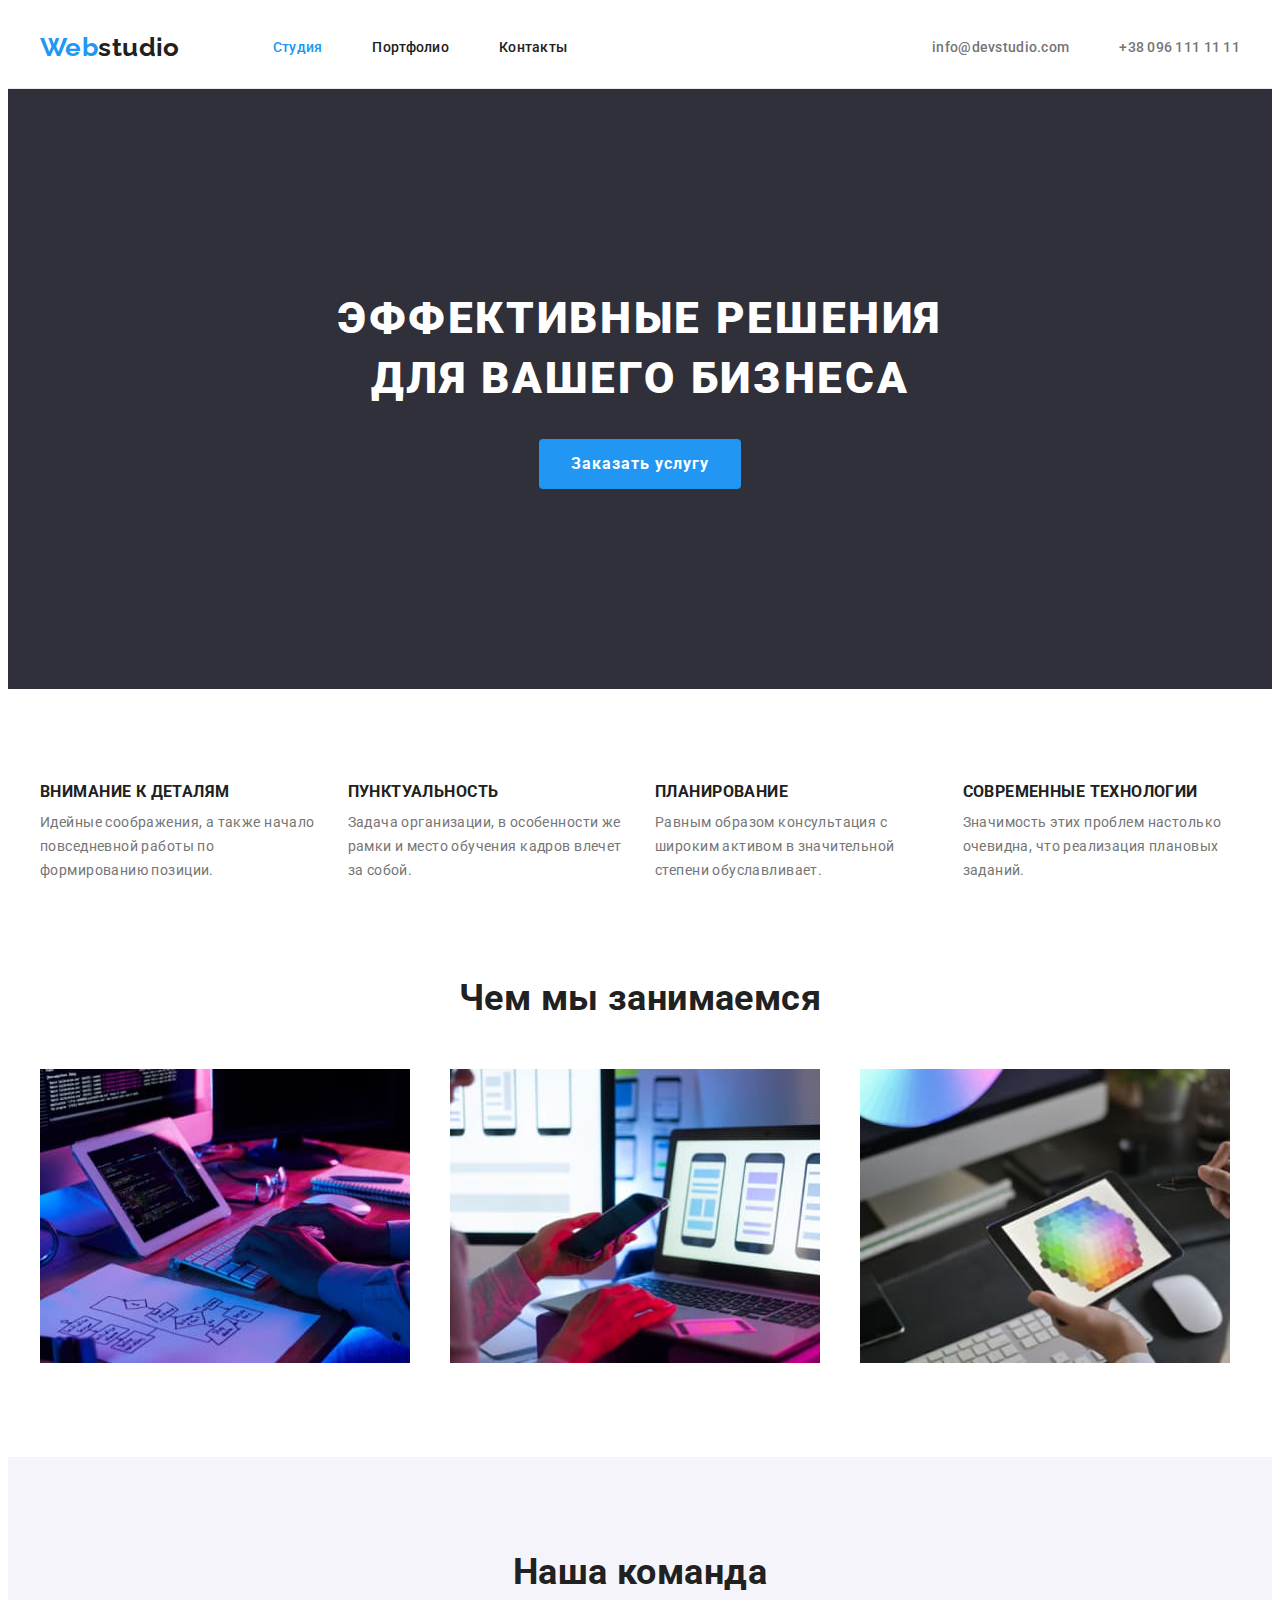
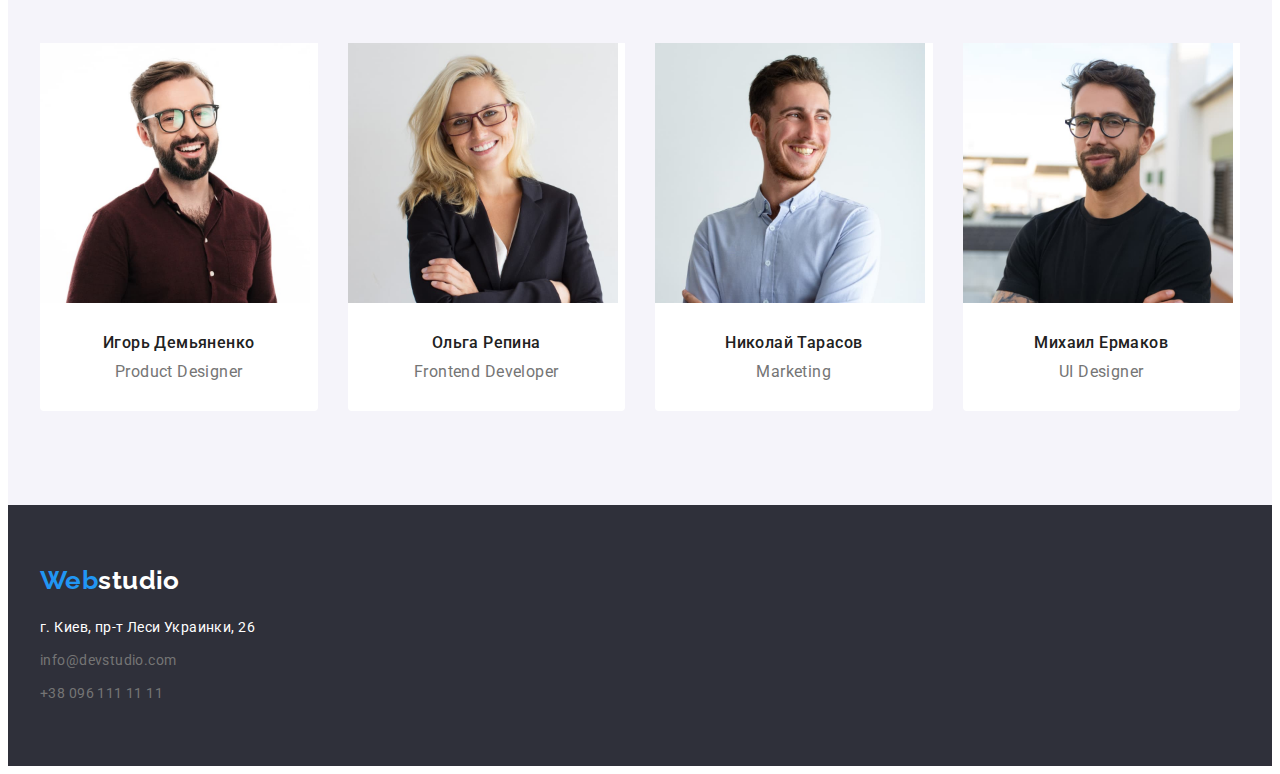
==== index.html @ 2aa6c592 "добавила файлы" ====
<!DOCTYPE html>
<html lang="ru">
<head>
    <meta charset="UTF-8">
    <meta http-equiv="X-UA-Compatible" content="IE=edge">
    <meta name="viewport" content="width=device-width, initial-scale=1.0">
    <title>Document</title>
    <link rel="preconnect" href="https://fonts.googleapis.com">
    <link rel="preconnect" href="https://fonts.gstatic.com" crossorigin>
    <link href="https://fonts.googleapis.com/css2?family=Raleway:wght@700&family=Roboto:wght@400;500;700;900&display=swap" rel="stylesheet">
    <link rel="stylesheet" href="https://cdnjs.cloudflare.com/ajax/libs/modern-normalize/1.1.0/modern-normalize.min.css" integrity="sha512-wpPYUAdjBVSE4KJnH1VR1HeZfpl1ub8YT/NKx4PuQ5NmX2tKuGu6U/JRp5y+Y8XG2tV+wKQpNHVUX03MfMFn9Q==" crossorigin="anonymous" referrerpolicy="no-referrer" />
    <link rel="stylesheet" href="./css/styles.css">
</head>
<body>
    <!--Шапка сайта-->
    <header class="header">
        <div class="conteiner">
            <nav class="header-navigation">
                <a href="" class="header-logo link" lang="en">Web<span class="header-logo-span">studio</span></a>
                <ul class="header-list list">
                    <li class="header-item">
                        <a href="" class="header-link link current">Студия</a>
                    </li>
                    <li class="header-item">
                        <a href="./portfolio.html" class="header-link link">Портфолио</a>
                    </li>
                    <li class="header-item">
                        <a href="" class="header-link link">Контакты</a>
                    </li>
                </ul>
            </nav>
                <ul class="header-contact-list list">
                    <li class="header-contact">
                        <a class="header-mail link contact" href="mailto:info@devstudio.com" >info@devstudio.com</a>
                    </li>
                    <li class="header-contact">
                        <a class="header-tel link contact" href="tel:+380961111111" >+38 096 111 11 11</a>
                    </li>
                </ul>
        </div>
    </header>
    <main>
        <!--Hero-->
        <section class="solutions">
            <div class="conteiner">
                <h1 class="solutions-title">Эффективные решения <br> для вашего бизнеса</h1>
                <button class="solutions-button button" type="button">Заказать услугу</button>
            </div>
        </section>
                <!--Секция Преимущества-->
        <section class="benefits section">
            <div class="conteiner">
                <!--Атрибут visually-hidden для скрытия названия секции-->
                <h2 class="benefits-title section-title visually-hidden" >Преимущества</h2>
                <ul class="benefits-list list">
                    <li class="benefits-item">
                        <h3 class="benefits-subtitle">Внимание к деталям</h3>
                        <p class="benefits-text">Идейные соображения, а также начало повседневной работы по формированию позиции.</p>
                    </li>
                    <li class="benefits-item">
                        <h3 class="benefits-subtitle">Пунктуальность</h3>
                        <p class="benefits-text">Задача организации, в особенности же рамки и место обучения кадров влечет за собой.</p>
                    </li>
                    <li class="benefits-item">
                        <h3 class="benefits-subtitle">Планирование</h3>
                        <p class="benefits-text">Равным образом консультация с широким активом в значительной степени обуславливает.</p>
                    </li>
                    <li class="benefits-item">
                        <h3 class="benefits-subtitle">Современные технологии</h3>
                        <p class="benefits-text">Значимость этих проблем настолько очевидна, что реализация плановых заданий.</p>
                    </li>
                </ul>
            </div>
        </section>
        <!--Секция Чем мы занимаемся-->
        <section class="work section">
            <div class="conteiner">
                <h2 class="work-title section-title">Чем мы занимаемся</h2>
                <ul class="work-list list">
                    <li class="work-img">
                        <img src="./images/about-work/about-work.1.jpg" alt="написание кода" width="370" height="294">
                    </li>
                    <li class="work-img">
                        <img src="./images/about-work/about-work.2.jpg" alt="адаптивный дизайн" width="370" height="294">
                    </li>
                    <li class="work-img">
                        <img src="./images/about-work/about-work.3.jpg" alt="подбор цвета в дизайне" width="370" height="294">
                    </li>
                </ul>  
            </div>
        </section>
        <!--Секция Наша команда-->
        <section class="team section">
            <div class="conteiner">
                <h2 class="team-title section-title">Наша команда</h2>
                <ul class="team-list list">
                    <li class="team-item">
                        <img src="./images/our-team/our-team.1.jpg" alt="фото сотрудника мужчины" width="270" height="260">
                        <div class="team-item-content">
                            <h3  class="team-name">Игорь Демьяненко</h3>
                            <p class="team-text" lang="en">Product Designer</p>
                        </div>
                    </li>

                    <li class="team-item">
                        <img src="./images/our-team/our-team.2.jpg" alt="фото сотрудника женщины" width="270" height="260">
                        <div class="team-item-content">
                            <h3  class="team-name">Ольга Репина</h3>
                            <p class="team-text" lang="en">Frontend Developer</p>
                        </div>
                    </li>

                    <li class="team-item">
                        <img src="./images/our-team/our-team.3.jpg" alt="фото сотрудника мужчины" width="270" height="260">
                        <div class="team-item-content">
                            <h3  class="team-name">Николай Тарасов</h3>
                            <p class="team-text" lang="en">Marketing</p>
                        </div>
                    </li>

                    <li class="team-item">
                        <img src="./images/our-team/our-team.4.jpg" alt="фото сотрудника мужчины" width="270" height="260">
                        <div class="team-item-content">
                            <h3  class="team-name">Михаил Ермаков</h3>
                            <p class="team-text" lang="en">UI Designer</p>
                        </div> 
                    </li>  
                </ul>
            </div>   
        </section>
    </main>
    <!--Подвал сайта-->
    <footer class="footer">
        <div class="conteiner">
            <a class="footer-logo link" href="" lang="en">Web<span class="footer-logo-span">studio</span></a>
            <address class="footer-address">
                <ul class="footer-list list">
                    <li class="footer-item footer-text"> г. Киев, пр-т Леси Украинки, 26 </li>
                    <li class="footer-item">
                        <a class="footer-mail link contact" href="mailto:info@devstudio.com">info@devstudio.com</a>
                    </li>
                    <li class="footer-item">
                        <a class="footer-tel link contact" href="tel:+380961111111">+38 096 111 11 11</a>
                    </li>
                </ul>
            </address>
        </div>
    </footer>
    </body>
</html>
---- css/styles.css ----
:root {
    --main-title-color: #ffffff;
    --second-title-color: #212121;
    --main-text-color: #757575;
    --secondary-text-color: #FFFFFF 60 %;
    --third-title-color: #212121;
    --accent-color: #2196F3;
    --bg-color: #ffffff;
    --primery-bg-color: #2F303A;
    --secondary-bg-color: #F5F4FA;
    --bt-bg-color: #188CE8;
 }

body {
    font-family: 'Roboto', sans-serif;
    font-weight: normal;
    font-size: 14px;
    letter-spacing: 0.03em;
    color: var(--main-text-color);
}

p, h1, h2, h3 {
    margin-top: 0%;
    margin-bottom: 0;
}

ul {
    margin-top: 0%;
    margin-bottom: 0;
    padding-left: 0; 
}

img {
    display: block;
    max-width: 100%;
}
.conteiner {
    width: 1200px;
    padding-left: 15px;
    padding-right: 15px;
    margin: 0 auto;
}

.list {
    list-style: none;
    }

.link {
    text-decoration: none;
}

.visually-hidden {
    position: absolute;
    width: 1px;
    height: 1px;
    margin: -1px;
    padding: 0;
    overflow: hidden;
    border: 0;
    clip: rect(0 0 0 0);
}

.header-logo, .footer-logo {
    font-family: 'Raleway', sans-serif;
    font-weight: bold;
    font-size: 26px;
    line-height: 1.19;
    color:var(--accent-color);
}
.section-title {
    margin-bottom: 50px;
    font-weight: bold;
    font-size: 36px;
    line-height: 1.17;
    text-align: center;
}
.button {
    border: none;
    cursor: pointer;
    font-family: inherit;
    text-align: center;
    font-size: 16px;
}
.section {
    padding-top: 94px;
    padding-bottom: 94px;
}

/*-Header-*/
.header {
    border-bottom: 1px solid #ECECEC;
}
.header-logo-span, .header-link, .section-title {
    color: var(--second-title-color);
}

.header-link, .header-mail, .header-tel {
    font-weight: 500;
    line-height: 1.14;
    letter-spacing: 0.02em;
}

.header-mail, .header-tel {
   color: var(--main-text-color);
}

.header-link.current, .contact:hover, .header-link:hover,
.contact:focus,.header-link:focus {
    color: var(--accent-color);
}
.header .conteiner {
    display: flex;
    align-items: center;
}
.header-navigation{
    display: flex;
    align-items: center
}
.header-list {
    display: flex;
    align-items: center;
}
.header-item:not(:last-child) {
    margin-right: 50px;
}
.header-contact-list {
    display: flex;
    align-items: center;
    margin-left: auto;
}
.header-logo {
    margin-right: 93px;
    padding: 24px 0 25px 0;
}
.header-contact:not(:last-child) {
    margin-right: 50px;
}
.header-link, .header-mail, .header-tel {
    padding: 32px 0;
}



/*-Effective solutions-*/
.solutions {
    background-color: var(--primery-bg-color);
    padding-top: 200px;
    padding-bottom: 200px;
}
.solutions-title {
    margin-bottom: 30px;
    font-weight: 900;
    font-size: 44px;
    line-height: 1.36;
    text-align: center;
    letter-spacing: 0.06em;
    text-transform: uppercase;
    color: var(--main-title-color);
}
.solutions-button {
    min-width: 200px;
    padding: 10px 32px;
    border-radius: 4px;
    font-weight: bold;
    line-height: 1.87;
    display: block;
    margin-left: auto;
    margin-right: auto;
    align-items: center;
    letter-spacing: 0.06em;
    color: var(--bg-color);
    background: var(--accent-color);
}
.solutions-button :hover, .solutions-button :focus {
 background-color: var(--bt-bg-color);   
}

/*-Benefits-*/
.benefits-subtitle, .team-name, .menu-name, .filter-button {
    color: var(--third-title-color);
}

.benefits-subtitle {
    font-weight: bold;
    line-height: 1.14;
    text-transform: uppercase;
    margin-bottom: 10px;
}
.benefits-text {
    line-height: 1.71;
}
.benefits-list {
    display: flex;
    flex-basis: calc((100% - 30px)/3);
    margin-left: -30px;
    margin-top: -30px;
}
.benefits-item {
    flex-basis: calc((100% - 30px)/3);
    margin-left: 30px;
    margin-top: 30px;
}
/*-Work-*/
.work {
    padding-top: 0px;
}
.work-list {
    display: flex;
    margin-left: -30px;
    margin-top: -30px;
}
.work-img {
    flex-basis: calc((100% - 30px)/3);
    margin-left: 30px;
    margin-top: 30px; 
}

/*-Team-*/
.team {
    background-color: var(--secondary-bg-color);
}
.team-list {
    display: flex;
    flex-wrap: wrap;
    margin-left: -30px;
    margin-top: -30px;
}
.team-item {
    flex-basis: calc(100%/4 - 30px);
    margin-left: 30px;
    margin-top: 30px;
    border-radius: 0px 0px 4px 4px;
    background-color:var(--bg-color);
}
.team-name, .team-text {
    font-size: 16px;
    line-height: 1.19;
    text-align: center;
}
.team-name {
    font-weight: 500;
    margin-bottom: 10px;
}
.team-item-content {
    padding: 30px 32px;
}
 
/*-Footer-*/
.footer {
    background-color: var(--primery-bg-color);
    padding-top: 60px;
    padding-bottom: 60px;
}
.footer-address {
    margin-top: 20px;
}
.footer-logo-span, .footer-text {
    color: var(--main-title-color);
}
.footer-address {
    font-style: normal;
}
.footer-text,.footer-mail,.footer-tel {
    line-height: 1.71;
}

.footer-mail,.footer-tel {
    color: var(--secondary-text-color);
}
.footer-item:not(:last-child) {
    margin-bottom: 9px;
}



/*-Portfolio-*/
/*.section-filtr {
    display: flex;
} */  
/*-стили кнопок-*/
.filtr-list {
    display: flex;
    justify-content: center;
    margin-bottom: 50px;
}
.filter-button {
    padding: 6px 22px;
    font-weight: 500;
    line-height: 1.62;
    background-color: var(--secondary-bg-color);
    border-radius: 4px;
}
.filter-item:not(:last-child) {
    margin-right: 8px;
}

.btn-main, .filter-button:hover, 
.filter-button:focus {
    background-color: var(--accent-color);
    color: var(--main-title-color);
}
/*-меню карточек-*/
.menu-list { 
    display: flex;
    flex-wrap: wrap;
    padding: 0;
    margin: 0;
    list-style: none;
    margin-right: -30px;
    margin-bottom: -30px;
}
.menu-item {
    flex-basis: calc(100%/3 - 30px);
    margin-right: 30px;
    margin-bottom: 30px;
}
/*-текст под картинкой-*/
.card-content {
    padding: 20px 24px;
    background-color: var(--bg-color);
    border:  1px solid #EEEEEE;
    border-top:  0;
    
}
.menu-name {
    font-weight: bold;
    font-size: 18px;
    line-height: 2.00;
    letter-spacing: 0.06em;
    margin-bottom: 4px;
}
.menu-text {
    font-size: 16px;
    line-height: 1.87;
    }
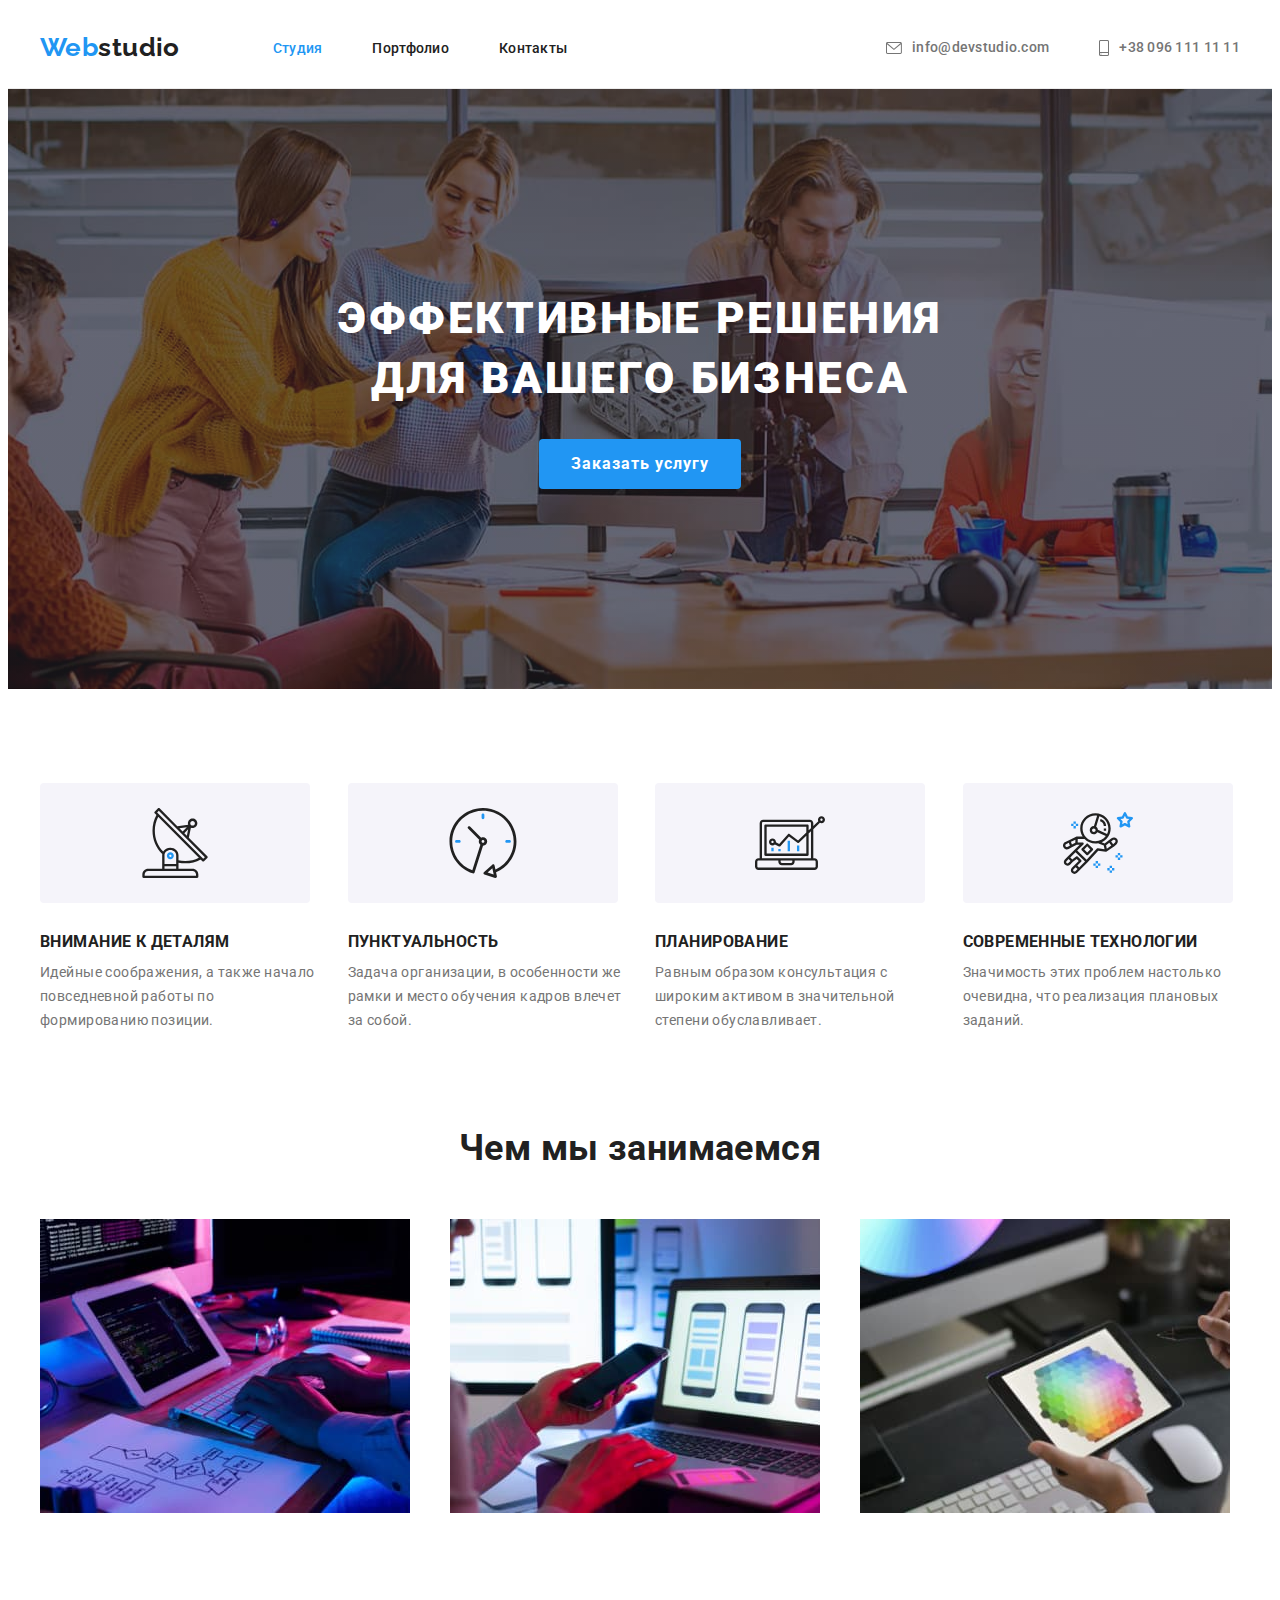
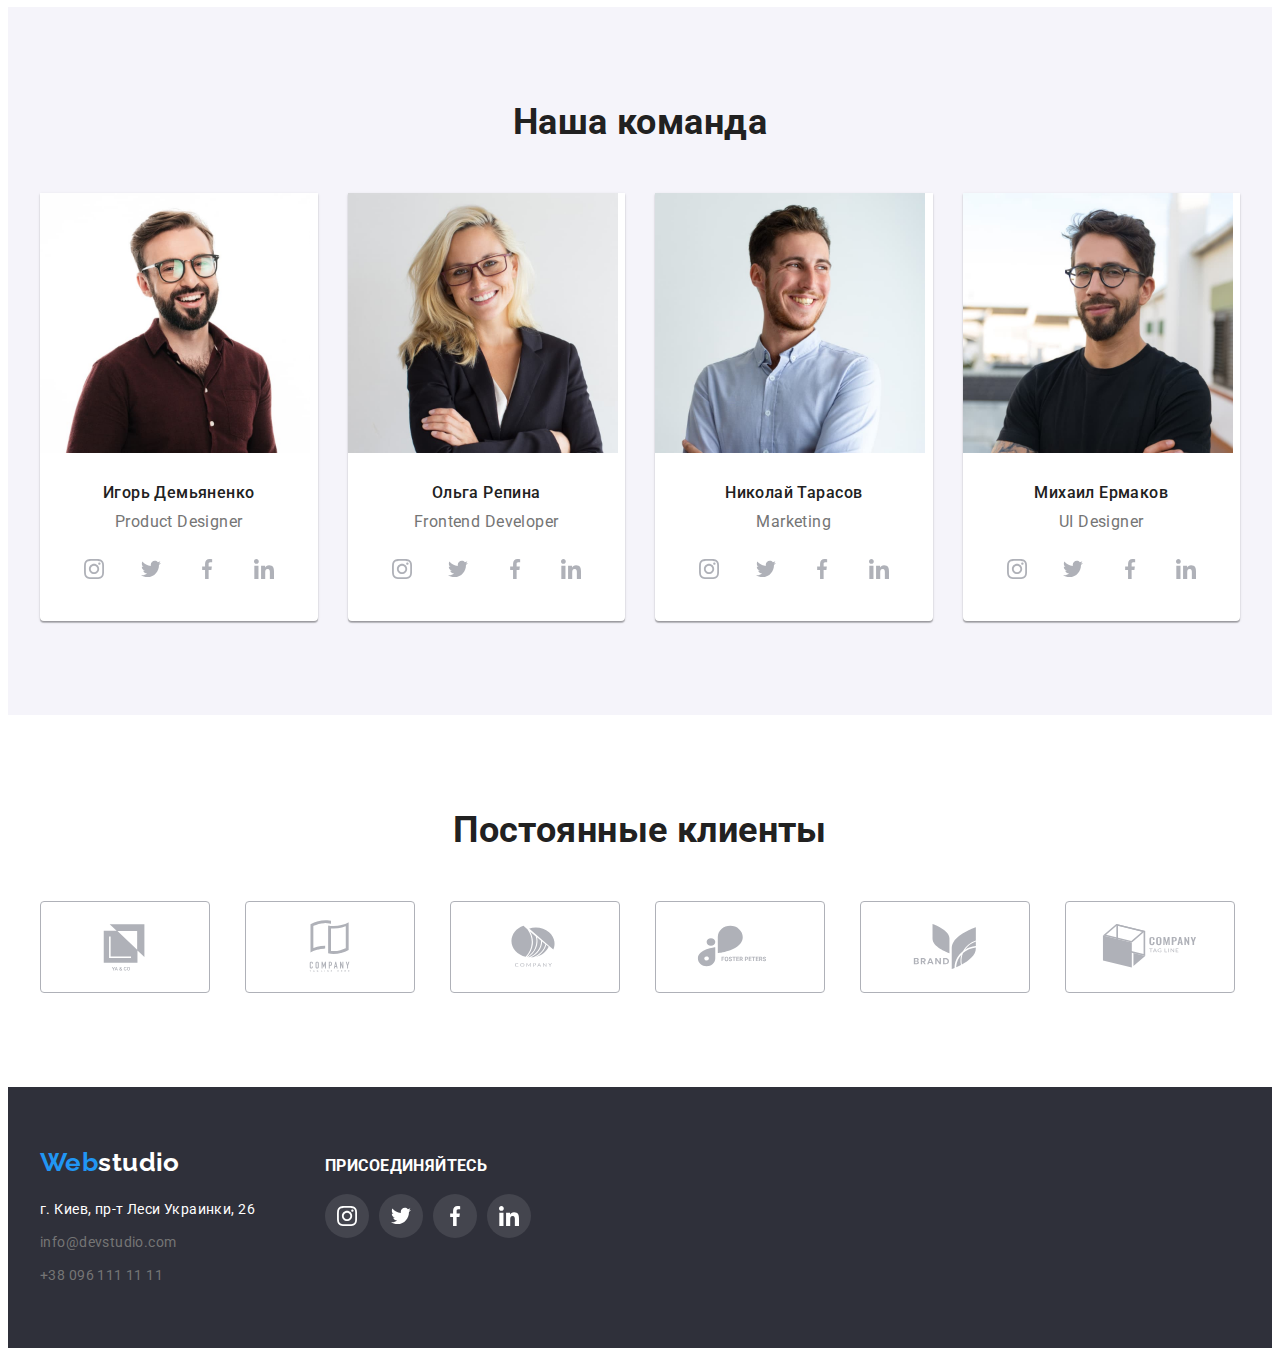
==== commit b06a183d: "векторная графика" ====
--- a/index.html
+++ b/index.html
@@ -31,10 +31,18 @@
             </nav>
                 <ul class="header-contact-list list">
                     <li class="header-contact">
-                        <a class="header-mail link contact" href="mailto:info@devstudio.com" >info@devstudio.com</a>
+                        <a class="header-mail link contact" href="mailto:info@devstudio.com">
+                            <svg class="header-icon" width="16" height="12">
+                                <use href="./images/sprite.svg#icon-envelope"></use>
+                            </svg>
+                            info@devstudio.com</a>
                     </li>
                     <li class="header-contact">
-                        <a class="header-tel link contact" href="tel:+380961111111" >+38 096 111 11 11</a>
+                        <a class="header-tel link contact" href="tel:+380961111111">
+                            <svg class="header-icon" width="10" height="16">
+                                <use href="./images/sprite.svg#icon-smartphone"></use>
+                            </svg>
+                            +38 096 111 11 11</a>
                     </li>
                 </ul>
         </div>
@@ -54,18 +62,38 @@
                 <h2 class="benefits-title section-title visually-hidden" >Преимущества</h2>
                 <ul class="benefits-list list">
                     <li class="benefits-item">
+                        <div class="benefist-image">
+                            <svg class="benefist-icon" width="70" height="70">
+                                <use href="./images/sprite.svg#icon-antenna"></use>
+                            </svg>
+                        </div>
                         <h3 class="benefits-subtitle">Внимание к деталям</h3>
                         <p class="benefits-text">Идейные соображения, а также начало повседневной работы по формированию позиции.</p>
                     </li>
                     <li class="benefits-item">
+                        <div class="benefist-image">
+                            <svg class="benefist-icon" width="70" height="70">
+                                <use href="./images/sprite.svg#icon-clock"></use>
+                            </svg>
+                        </div>
                         <h3 class="benefits-subtitle">Пунктуальность</h3>
                         <p class="benefits-text">Задача организации, в особенности же рамки и место обучения кадров влечет за собой.</p>
                     </li>
                     <li class="benefits-item">
+                        <div class="benefist-image">
+                            <svg class="benefist-icon" width="70" height="70">
+                                <use href="./images/sprite.svg#icon-diagram"></use>
+                            </svg>
+                        </div>
                         <h3 class="benefits-subtitle">Планирование</h3>
                         <p class="benefits-text">Равным образом консультация с широким активом в значительной степени обуславливает.</p>
                     </li>
                     <li class="benefits-item">
+                        <div class="benefist-image">
+                            <svg class="benefist-icon" width="70" height="70">
+                                <use href="./images/sprite.svg#icon-astronaut"></use>
+                            </svg>
+                        </div>
                         <h3 class="benefits-subtitle">Современные технологии</h3>
                         <p class="benefits-text">Значимость этих проблем настолько очевидна, что реализация плановых заданий.</p>
                     </li>
@@ -99,6 +127,36 @@
                         <div class="team-item-content">
                             <h3  class="team-name">Игорь Демьяненко</h3>
                             <p class="team-text" lang="en">Product Designer</p>
+                            <ul class="social-link-list list">
+                                <li class="social-link-item">
+                                    <a href="" class="social-list-icon link" target="_blank" rel="noopener noreferrer">
+                                        <svg class="social-icon" width="20" height="20">
+                                            <use href="./images/sprite.svg#icon-instagram"></use>
+                                        </svg>
+                                    </a>
+                                </li>
+                                <li class="social-link-item">
+                                    <a href="" class="social-list-icon link" target="_blank" rel="noopener noreferrer">
+                                        <svg class="social-icon" width="20" height="20">
+                                            <use href="./images/sprite.svg#icon-twitter"></use>
+                                        </svg>
+                                    </a>
+                                </li>
+                                <li class="social-link-item">
+                                    <a href="" class="social-list-icon link" target="_blank" rel="noopener noreferrer">
+                                        <svg class="social-icon" width="20" height="20">
+                                            <use href="./images/sprite.svg#icon-facebook"></use>
+                                        </svg>
+                                    </a>
+                                </li>
+                                <li class="social-link-item">
+                                    <a href="" class="social-list-icon link" target="_blank" rel="noopener noreferrer">
+                                        <svg class="social-icon" width="20" height="20">
+                                            <use href="./images/sprite.svg#icon-linkedin"></use>
+                                        </svg>
+                                    </a>
+                                </li>
+                            </ul>
                         </div>
                     </li>
 
@@ -107,6 +165,36 @@
                         <div class="team-item-content">
                             <h3  class="team-name">Ольга Репина</h3>
                             <p class="team-text" lang="en">Frontend Developer</p>
+                            <ul class="social-link-list list">
+                                <li class="social-link-item">
+                                    <a href="" class="social-list-icon link" target="_blank" rel="noopener noreferrer">
+                                        <svg class="social-icon" width="20" height="20">
+                                            <use href="./images/sprite.svg#icon-instagram"></use>
+                                        </svg>
+                                    </a>
+                                </li>
+                                <li class="social-link-item">
+                                    <a href="" class="social-list-icon link" target="_blank" rel="noopener noreferrer">
+                                        <svg class="social-icon" width="20" height="20">
+                                            <use href="./images/sprite.svg#icon-twitter"></use>
+                                        </svg>
+                                    </a>
+                                </li>
+                                <li class="social-link-item">
+                                    <a href="" class="social-list-icon link" target="_blank" rel="noopener noreferrer">
+                                        <svg class="social-icon" width="20" height="20">
+                                            <use href="./images/sprite.svg#icon-facebook"></use>
+                                        </svg>
+                                    </a>
+                                </li>
+                                <li class="social-link-item">
+                                    <a href="" class="social-list-icon link" target="_blank" rel="noopener noreferrer">
+                                        <svg class="social-icon" width="20" height="20">
+                                            <use href="./images/sprite.svg#icon-linkedin"></use>
+                                        </svg>
+                                    </a>
+                                </li>
+                            </ul>
                         </div>
                     </li>
 
@@ -115,6 +203,36 @@
                         <div class="team-item-content">
                             <h3  class="team-name">Николай Тарасов</h3>
                             <p class="team-text" lang="en">Marketing</p>
+                            <ul class="social-link-list list">
+                                <li class="social-link-item">
+                                    <a href="" class="social-list-icon link" target="_blank" rel="noopener noreferrer">
+                                        <svg class="social-icon" width="20" height="20">
+                                            <use href="./images/sprite.svg#icon-instagram"></use>
+                                        </svg>
+                                    </a>
+                                </li>
+                                <li class="social-link-item">
+                                    <a href="" class="social-list-icon link" target="_blank" rel="noopener noreferrer">
+                                        <svg class="social-icon" width="20" height="20">
+                                            <use href="./images/sprite.svg#icon-twitter"></use>
+                                        </svg>
+                                    </a>
+                                </li>
+                                <li class="social-link-item">
+                                    <a href="" class="social-list-icon link" target="_blank" rel="noopener noreferrer">
+                                        <svg class="social-icon" width="20" height="20">
+                                            <use href="./images/sprite.svg#icon-facebook"></use>
+                                        </svg>
+                                    </a>
+                                </li>
+                                <li class="social-link-item">
+                                    <a href="" class="social-list-icon link" target="_blank" rel="noopener noreferrer">
+                                        <svg class="social-icon" width="20" height="20">
+                                            <use href="./images/sprite.svg#icon-linkedin"></use>
+                                        </svg>
+                                    </a>
+                                </li>
+                            </ul>
                         </div>
                     </li>
 
@@ -123,27 +241,144 @@
                         <div class="team-item-content">
                             <h3  class="team-name">Михаил Ермаков</h3>
                             <p class="team-text" lang="en">UI Designer</p>
+                            <ul class="social-link-list list">
+                                <li class="social-link-item">
+                                    <a href="" class="social-list-icon link" target="_blank" rel="noopener noreferrer">
+                                        <svg class="social-icon" width="20" height="20">
+                                            <use href="./images/sprite.svg#icon-instagram"></use>
+                                        </svg>
+                                    </a>
+                                </li>
+                                <li class="social-link-item">
+                                    <a href="" class="social-list-icon link" target="_blank" rel="noopener noreferrer">
+                                        <svg class="social-icon" width="20" height="20">
+                                            <use href="./images/sprite.svg#icon-twitter"></use>
+                                        </svg>
+                                    </a>
+                                </li>
+                                <li class="social-link-item">
+                                    <a href="" class="social-list-icon link" target="_blank" rel="noopener noreferrer">
+                                        <svg class="social-icon" width="20" height="20">
+                                            <use href="./images/sprite.svg#icon-facebook"></use>
+                                        </svg>
+                                    </a>
+                                </li>
+                                <li class="social-link-item">
+                                    <a href="" class="social-list-icon link" target="_blank" rel="noopener noreferrer">
+                                        <svg class="social-icon" width="20" height="20">
+                                            <use href="./images/sprite.svg#icon-linkedin"></use>
+                                        </svg>
+                                    </a>
+                                </li>
+                            </ul>
                         </div> 
                     </li>  
                 </ul>
             </div>   
+        </section>
+        <!--Постоянные клиенты-->
+        <section class="clients section">
+            <div class="conteiner">
+                <h2 class="clients-title section-title">Постоянные клиенты</h2>
+                <ul class="clients-list list">
+                    <li class="clients-item">
+                        <a href="" class="clients-link link" target="_blanck" rel="noopener noreferrer">
+                        <svg class="clients-icon" width="106" height='60'>
+                            <use href='./images/sprite.svg#icon-client-1'></use>
+                        </svg>
+                        </a>
+                    </li>
+                    <li class="clients-item">
+                        <a href="" class="clients-link link" target="_blanck" rel="noopener noreferrer">
+                        <svg class="clients-icon" width="106" height='60'>
+                            <use href="./images/sprite.svg#icon-client-2"></use>
+                        </svg>
+                        </a>
+                    </li>
+                    <li class="clients-item">
+                        <a href="" class="clients-link link" target="_blanck" rel="noopener noreferrer">
+                        <svg class="clients-icon" width="106" height='60'>
+                            <use href="./images/sprite.svg#icon-client-3"></use>
+                        </svg>
+                        </a>
+                    </li>
+                    <li class="clients-item">
+                        <a href="" class="clients-link link" target="_blanck" rel="noopener noreferrer">
+                        <svg class="clients-icon" width="106" height='60'>
+                            <use href="./images/sprite.svg#icon-client-4"></use>
+                        </svg>
+                        </a>
+                    </li>
+                    <li class="clients-item">
+                        <a href="" class="clients-link link" target="_blanck" rel="noopener noreferrer">
+                        <svg class="clients-icon" width="106" height='60'>
+                            <use href="./images/sprite.svg#icon-client-5"></use>
+                        </svg>
+                        </a>
+                    </li>
+                    <li class="clients-item">
+                        <a href="" class="clients-link link" target="_blanck" rel="noopener noreferrer">
+                        <svg class="clients-icon" width="106" height='60'>
+                            <use href="./images/sprite.svg#icon-client-6"></use>
+                        </svg>
+                        </a>
+                    </li>
+                </ul>
+            </div>
         </section>
     </main>
     <!--Подвал сайта-->
     <footer class="footer">
-        <div class="conteiner">
-            <a class="footer-logo link" href="" lang="en">Web<span class="footer-logo-span">studio</span></a>
-            <address class="footer-address">
-                <ul class="footer-list list">
-                    <li class="footer-item footer-text"> г. Киев, пр-т Леси Украинки, 26 </li>
-                    <li class="footer-item">
-                        <a class="footer-mail link contact" href="mailto:info@devstudio.com">info@devstudio.com</a>
-                    </li>
-                    <li class="footer-item">
-                        <a class="footer-tel link contact" href="tel:+380961111111">+38 096 111 11 11</a>
-                    </li>
-                </ul>
-            </address>
+        <div class="footer-conteiner conteiner">
+            <section class="contacts">
+                <h2 class="visually-hidden">Контакты</h2>
+                <a class="footer-logo link" href="" lang="en">Web<span class="footer-logo-span">studio</span></a>
+                <address class="footer-address">
+                    <ul class="footer-list list">
+                        <li class="footer-item footer-text"> г. Киев, пр-т Леси Украинки, 26 </li>
+                        <li class="footer-item">
+                            <a class="footer-mail link contact" href="mailto:info@devstudio.com">info@devstudio.com</a>
+                        </li>
+                        <li class="footer-item">
+                            <a class="footer-tel link contact" href="tel:+380961111111">+38 096 111 11 11</a>
+                        </li>
+                    </ul>
+                </address>
+            </section>
+            <section class="social">
+                <h2 class="visually-hidden">Соцсети</h2>
+                <h3 class="footer-third-title">присоединяйтесь</h3>
+                <ul class="social-link-list list">
+                    <li class="social-link-item">
+                        <a href="" class="social-list-icon-footer link" target="_blank" rel="noopener noreferrer">
+                            <svg class="social-icon" width="20" height="20">
+                                <use href="./images/sprite.svg#icon-instagram"></use>
+                            </svg>
+                        </a>
+                    </li>
+                    <li class="social-link-item">
+                        <a href="" class="social-list-icon-footer link" target="_blank" rel="noopener noreferrer">
+                            <svg class="social-icon" width="20" height="20">
+                                <use href="./images/sprite.svg#icon-twitter"></use>
+                            </svg>
+                        </a>
+                    </li>
+                    <li class="social-link-item">
+                        <a href="" class="social-list-icon-footer link" target="_blank" rel="noopener noreferrer">
+                            <svg class="social-icon" width="20" height="20">
+                                <use href="./images/sprite.svg#icon-facebook"></use>
+                            </svg>
+                        </a>
+                    </li>
+                    <li class="social-link-item">
+                        <a href="" class="social-list-icon-footer link" target="_blank" rel="noopener noreferrer">
+                            <svg class="social-icon" width="20" height="20">
+                                <use href="./images/sprite.svg#icon-linkedin"></use>
+                            </svg>
+                        </a>
+                    </li>
+                </ul>
+            </section>
         </div>
     </footer>
     </body>
--- a/css/styles.css
+++ b/css/styles.css
@@ -9,6 +9,7 @@
     --primery-bg-color: #2F303A;
     --secondary-bg-color: #F5F4FA;
     --bt-bg-color: #188CE8;
+    --icons-color: #AFB1B8;
  }
 
 body {
@@ -90,8 +91,24 @@
 .header {
     border-bottom: 1px solid #ECECEC;
 }
+.header .conteiner {
+    display: flex;
+    align-items: center;
+}
+.header-navigation{
+    display: flex;
+    align-items: center
+}
+.header-list {
+    display: flex;
+    align-items: center;
+}
 .header-logo-span, .header-link, .section-title {
     color: var(--second-title-color);
+}
+.header-logo {
+    margin-right: 93px;
+    padding: 24px 0 25px 0;
 }
 
 .header-link, .header-mail, .header-tel {
@@ -102,24 +119,18 @@
 
 .header-mail, .header-tel {
    color: var(--main-text-color);
-}
-
+   display: flex;
+   align-items: center;
+}
+.header-link, .header-mail, .header-tel {
+    padding: 32px 0;
+}
 .header-link.current, .contact:hover, .header-link:hover,
 .contact:focus,.header-link:focus {
     color: var(--accent-color);
 }
-.header .conteiner {
-    display: flex;
-    align-items: center;
-}
-.header-navigation{
-    display: flex;
-    align-items: center
-}
-.header-list {
-    display: flex;
-    align-items: center;
-}
+
+
 .header-item:not(:last-child) {
     margin-right: 50px;
 }
@@ -128,22 +139,28 @@
     align-items: center;
     margin-left: auto;
 }
-.header-logo {
-    margin-right: 93px;
-    padding: 24px 0 25px 0;
-}
+
 .header-contact:not(:last-child) {
     margin-right: 50px;
 }
-.header-link, .header-mail, .header-tel {
-    padding: 32px 0;
-}
-
+
+.header-icon {
+    fill: currentColor;
+    margin-right: 10px;
+}
 
 
 /*-Effective solutions-*/
 .solutions {
+    max-width: 1600px;
+    margin: 0 auto;
     background-color: var(--primery-bg-color);
+    background-image:
+        linear-gradient(rgba(47, 48, 58, 0.4),rgba(47, 48, 58, 0.4)),
+        url(../images/hero/hero.jpg);
+    background-repeat: no-repeat;
+    background-position: center;
+    background-size: cover;
     padding-top: 200px;
     padding-bottom: 200px;
 }
@@ -200,6 +217,16 @@
     margin-left: 30px;
     margin-top: 30px;
 }
+.benefist-image {
+    display: flex;
+    align-items: center;
+    justify-content: center;
+    background-color:var(--secondary-bg-color);
+    width: 270px;
+    height: 120px;
+    margin-bottom: 30px;
+    border-radius: 4px;
+}
 /*-Work-*/
 .work {
     padding-top: 0px;
@@ -231,6 +258,7 @@
     margin-top: 30px;
     border-radius: 0px 0px 4px 4px;
     background-color:var(--bg-color);
+    box-shadow: 0px 1px 3px rgba(0, 0, 0, 0.12), 0px 1px 1px rgba(0, 0, 0, 0.14), 0px 2px 1px rgba(0, 0, 0, 0.2);
 }
 .team-name, .team-text {
     font-size: 16px;
@@ -241,8 +269,67 @@
     font-weight: 500;
     margin-bottom: 10px;
 }
+.team-text {
+    margin-bottom: 16px;
+}
 .team-item-content {
     padding: 30px 32px;
+}
+.social-link-list {
+    display: flex;
+    align-items: center;
+    justify-content: space-between;
+}
+.social-list-icon {
+    display: flex;
+    justify-content: center;
+    align-items: center;
+    width: 44px;
+    height: 44px;
+    border-radius: 50%;
+    fill: var(--icons-color);
+}
+.social-list-icon:hover,
+.social-list-icon:focus {
+    background-color: var(--accent-color);
+}
+.social-list-icon:hover .social-icon,
+.social-list-icon:focus .social-icon {
+    fill: var(--main-title-color);
+}
+
+/* -Clients- */
+.clients-list {
+    display: flex;
+    align-items: center;
+    margin-left: -30px;
+    margin-top: -30px;
+}
+.clients-item {
+    flex-basis: calc((100% - 30px)/6);
+    margin-left: 30px;
+    margin-top: 30px; 
+}
+.clients-link {
+    display: flex;
+    align-items: center;
+    justify-content: center;
+    width: 170px;
+    height: 92px;
+    border: 1px solid #AFB1B8;
+    box-sizing: border-box;
+    border-radius: 4px;
+}
+.clients-icon {
+    fill: var(--icons-color);
+}
+.clients-link:hover,
+.clients-link:focus {
+    border-color:  var(--accent-color);
+}
+.clients-link:hover .clients-icon,
+.clients-link:focus .clients-icon {
+    fill: var(--accent-color);
 }
  
 /*-Footer-*/
@@ -251,10 +338,14 @@
     padding-top: 60px;
     padding-bottom: 60px;
 }
+.footer-conteiner {
+    display: flex;
+    align-items: baseline;
+}
 .footer-address {
     margin-top: 20px;
 }
-.footer-logo-span, .footer-text {
+.footer-logo-span, .footer-text, .footer-third-title {
     color: var(--main-title-color);
 }
 .footer-address {
@@ -270,7 +361,33 @@
 .footer-item:not(:last-child) {
     margin-bottom: 9px;
 }
-
+.contacts {
+    margin-right: 70px;
+}
+.social {
+    min-width: 206px;
+}
+.footer-third-title {
+    font-weight: bold;
+    line-height: 16px;
+    text-transform: uppercase;
+    color:var(--main-title-color);
+    margin-bottom: 20px;
+}
+.social-list-icon-footer {
+    display: flex;
+    justify-content: center;
+    align-items: center;
+    width: 44px;
+    height: 44px;
+    border-radius: 50%;
+    fill: var(--main-title-color);
+    background-color: rgba(255, 255, 255, 0.1);
+}
+.social-list-icon-footer:hover,
+.social-list-icon-footer:focus {
+background-color: var(--accent-color);
+}
 
 
 /*-Portfolio-*/
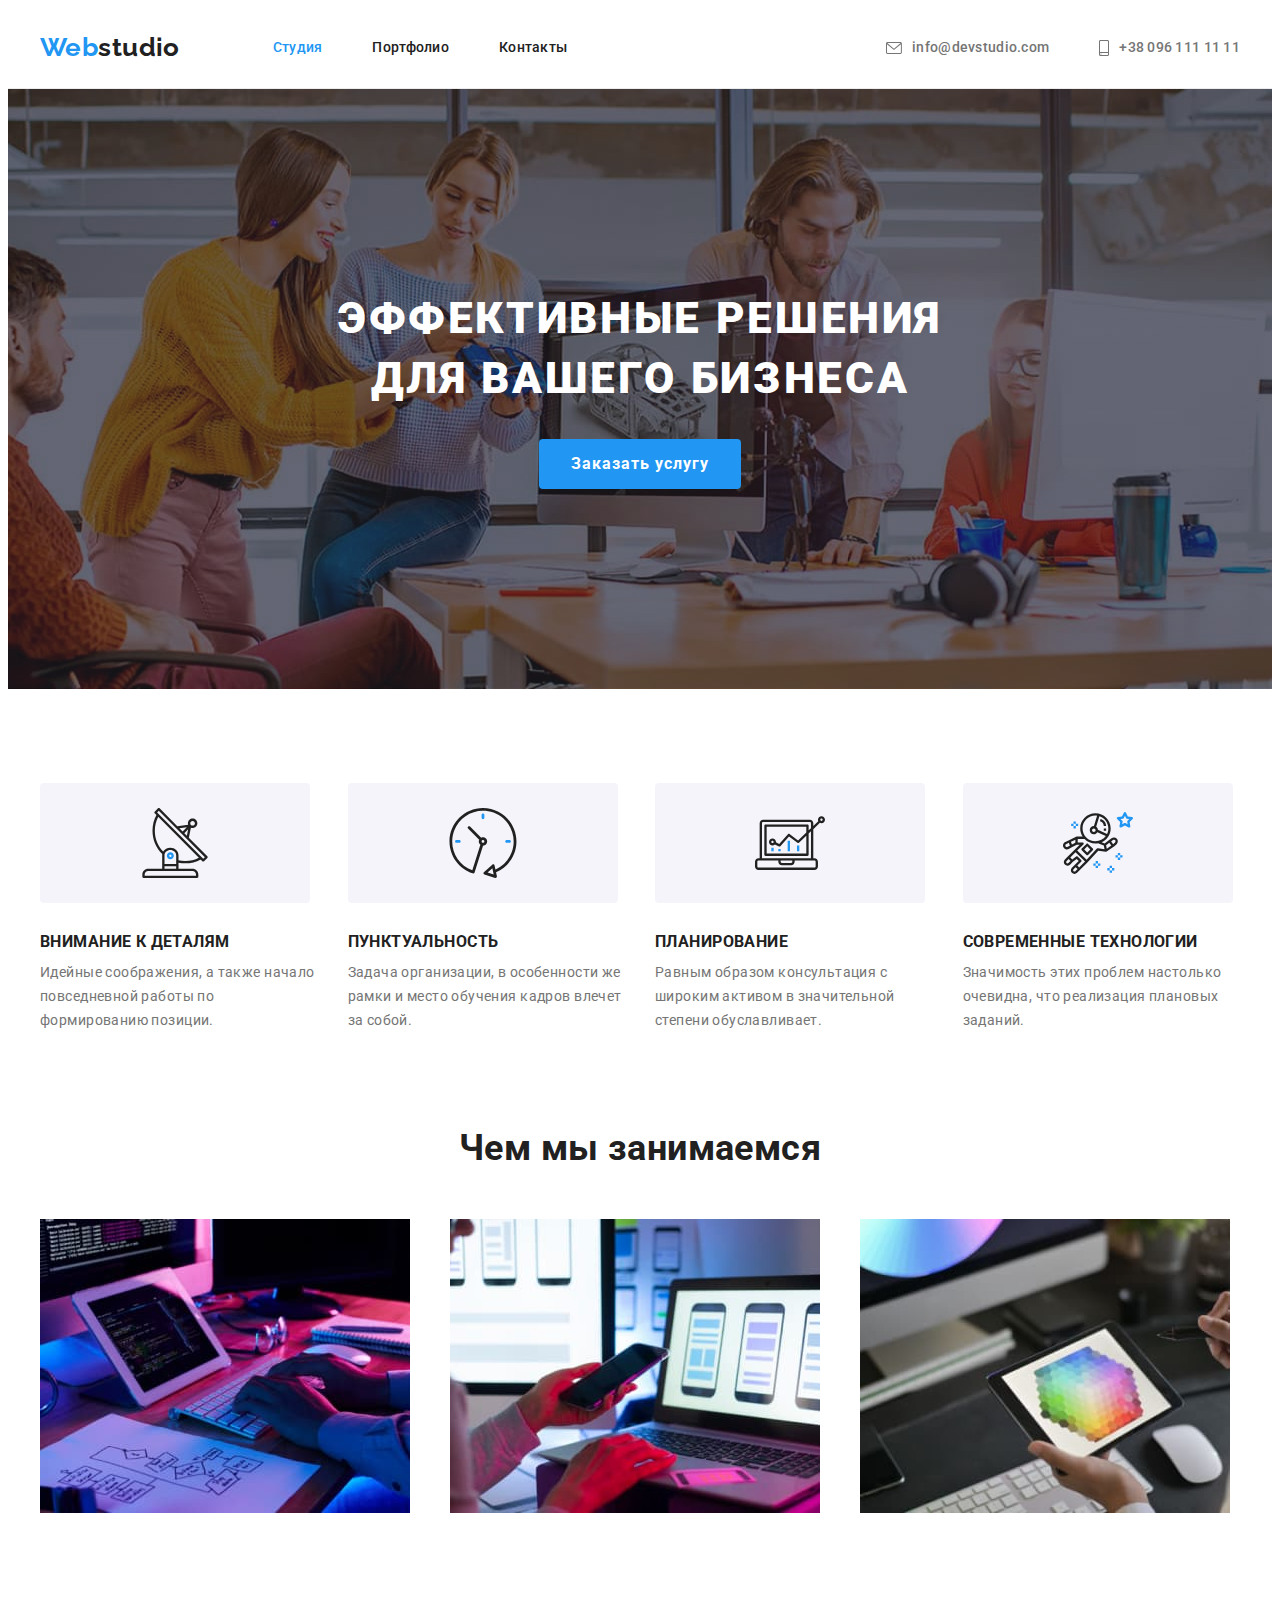
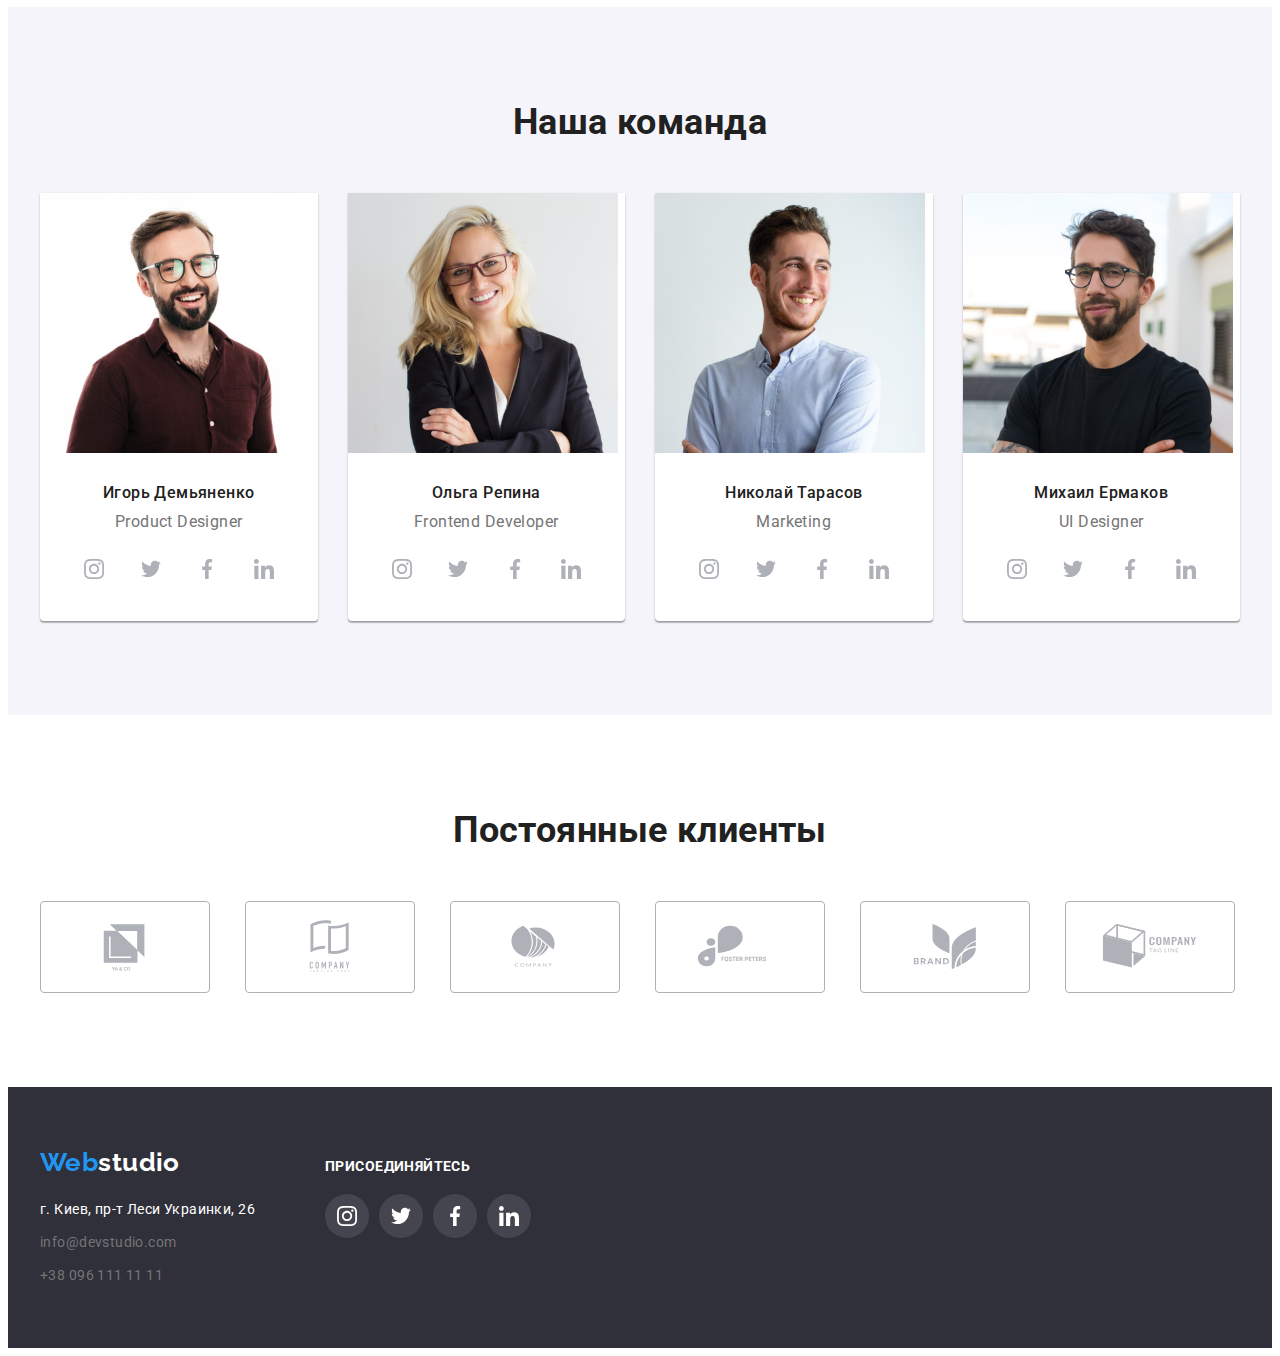
==== commit 68a2c3d5: "работа с ссылками" ====
--- a/index.html
+++ b/index.html
@@ -347,31 +347,31 @@
             </section>
             <section class="social">
                 <h2 class="visually-hidden">Соцсети</h2>
-                <h3 class="footer-third-title">присоединяйтесь</h3>
+                <p class="footer-third-title">присоединяйтесь</p>
                 <ul class="social-link-list list">
                     <li class="social-link-item">
-                        <a href="" class="social-list-icon-footer link" target="_blank" rel="noopener noreferrer">
+                        <a href="" class="social-icon-footer link"> 
                             <svg class="social-icon" width="20" height="20">
                                 <use href="./images/sprite.svg#icon-instagram"></use>
                             </svg>
                         </a>
                     </li>
                     <li class="social-link-item">
-                        <a href="" class="social-list-icon-footer link" target="_blank" rel="noopener noreferrer">
+                        <a href="" class="social-icon-footer link">
                             <svg class="social-icon" width="20" height="20">
                                 <use href="./images/sprite.svg#icon-twitter"></use>
                             </svg>
                         </a>
                     </li>
                     <li class="social-link-item">
-                        <a href="" class="social-list-icon-footer link" target="_blank" rel="noopener noreferrer">
+                        <a href="" class="social-icon-footer link" >
                             <svg class="social-icon" width="20" height="20">
                                 <use href="./images/sprite.svg#icon-facebook"></use>
                             </svg>
                         </a>
                     </li>
                     <li class="social-link-item">
-                        <a href="" class="social-list-icon-footer link" target="_blank" rel="noopener noreferrer">
+                        <a href="" class="social-icon-footer link">
                             <svg class="social-icon" width="20" height="20">
                                 <use href="./images/sprite.svg#icon-linkedin"></use>
                             </svg>
--- a/css/styles.css
+++ b/css/styles.css
@@ -103,6 +103,11 @@
     display: flex;
     align-items: center;
 }
+.header-contact-list {
+    display: flex;
+    align-items: center;
+    margin-left: auto;
+}
 .header-logo-span, .header-link, .section-title {
     color: var(--second-title-color);
 }
@@ -110,13 +115,14 @@
     margin-right: 93px;
     padding: 24px 0 25px 0;
 }
-
+.header-link {
+    display: block;
+}
 .header-link, .header-mail, .header-tel {
     font-weight: 500;
     line-height: 1.14;
     letter-spacing: 0.02em;
 }
-
 .header-mail, .header-tel {
    color: var(--main-text-color);
    display: flex;
@@ -133,11 +139,6 @@
 
 .header-item:not(:last-child) {
     margin-right: 50px;
-}
-.header-contact-list {
-    display: flex;
-    align-items: center;
-    margin-left: auto;
 }
 
 .header-contact:not(:last-child) {
@@ -208,12 +209,11 @@
 }
 .benefits-list {
     display: flex;
-    flex-basis: calc((100% - 30px)/3);
-    margin-left: -30px;
+        margin-left: -30px;
     margin-top: -30px;
 }
 .benefits-item {
-    flex-basis: calc((100% - 30px)/3);
+    flex-basis: calc(100%/3 - 30px);
     margin-left: 30px;
     margin-top: 30px;
 }
@@ -237,7 +237,7 @@
     margin-top: -30px;
 }
 .work-img {
-    flex-basis: calc((100% - 30px)/3);
+    flex-basis: calc(100%/3 - 30px);
     margin-left: 30px;
     margin-top: 30px; 
 }
@@ -374,7 +374,7 @@
     color:var(--main-title-color);
     margin-bottom: 20px;
 }
-.social-list-icon-footer {
+.social-icon-footer {
     display: flex;
     justify-content: center;
     align-items: center;
@@ -384,16 +384,14 @@
     fill: var(--main-title-color);
     background-color: rgba(255, 255, 255, 0.1);
 }
-.social-list-icon-footer:hover,
-.social-list-icon-footer:focus {
+.social-icon-footer:hover,
+.social-icon-footer:focus {
 background-color: var(--accent-color);
 }
 
 
 /*-Portfolio-*/
-/*.section-filtr {
-    display: flex;
-} */  
+ 
 /*-стили кнопок-*/
 .filtr-list {
     display: flex;
@@ -416,6 +414,10 @@
     background-color: var(--accent-color);
     color: var(--main-title-color);
 }
+.filter-button:hover, 
+.filter-button:focus {
+    box-shadow: 0px 3px 1px rgba(0, 0, 0, 0.1), 0px 1px 2px rgba(0, 0, 0, 0.08), 0px 2px 2px rgba(0, 0, 0, 0.12);
+}
 /*-меню карточек-*/
 .menu-list { 
     display: flex;
@@ -431,13 +433,21 @@
     margin-right: 30px;
     margin-bottom: 30px;
 }
+.menu-item:hover,
+.menu-item:focus {
+    box-shadow: 0px 1px 1px rgba(0, 0, 0, 0.12), 0px 4px 4px rgba(0, 0, 0, 0.06), 1px 4px 6px rgba(0, 0, 0, 0.16);
+}
+
+.card {
+    cursor: pointer;
+    color: inherit;
+}
 /*-текст под картинкой-*/
 .card-content {
     padding: 20px 24px;
     background-color: var(--bg-color);
     border:  1px solid #EEEEEE;
     border-top:  0;
-    
 }
 .menu-name {
     font-weight: bold;
@@ -449,8 +459,8 @@
 .menu-text {
     font-size: 16px;
     line-height: 1.87;
-    }
-
-
-
-
+}
+
+
+
+
